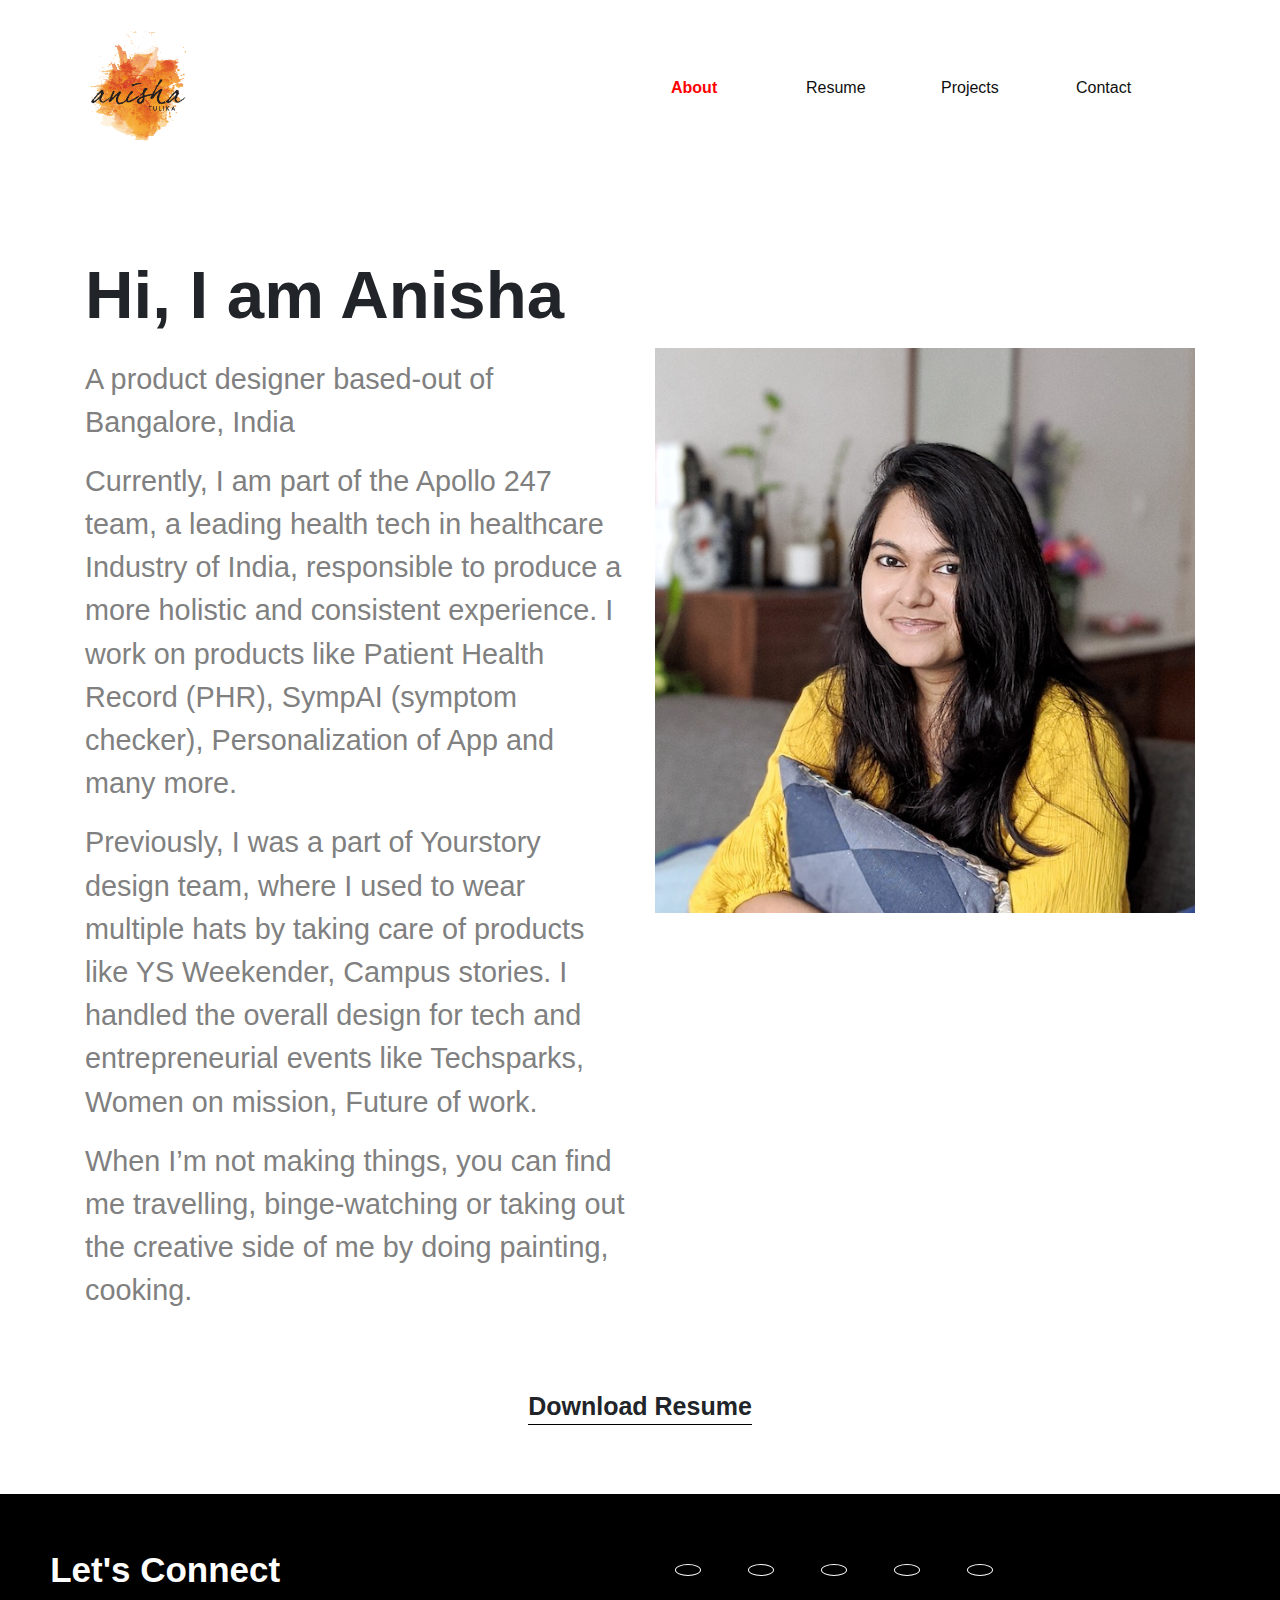
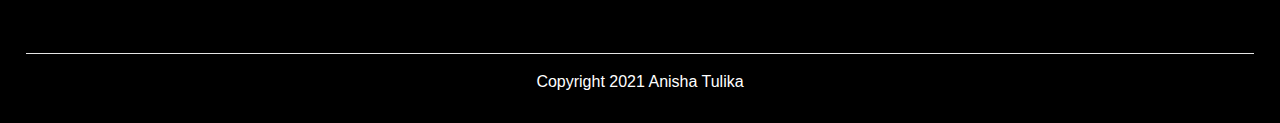
==== about.html @ ad863791 "arnab website checkin 1" ====
<!DOCTYPE html>
<head>
  <meta charset="utf-8">
    <!--[if IE]><meta http-equiv='X-UA-Compatible' content='IE=edge,chrome=1'><![endif]-->
    <meta http-equiv="content-type" content="text/html;charset=utf-8">
  <meta name="viewport" content="width=device-width, initial-scale=1.0, minimum-scale=1.0, maximum-scale=1.0, user-scalable=no">
  <title>Anisha Tulika | Visual &amp; UI Designer</title>

  <!-- Open Graph Tags -->
  <meta property="og:title" content="Anisha Tulika | Visual &amp; UI Designer">
  <meta property="og:url" content="http://www.anishatulika.com">
  <meta property="og:type" content="website">
  <meta property="og:description" content="Visual &amp; UI Designer passionate about creating a good user experience and really enjoy learning new things.">
  <meta property="og:image" content="http://www.anishatulika.com/images/intro.jpg">
  <meta property="og:image:type" content="image/jpeg">
  <meta property="og:image:width" content="800">
  <meta property="og:image:height" content="600">

  <!-- Meta Tags -->
  <meta name="description" content="Visual &amp; UI Designer passionate about creating a good user experience and really enjoy learning new things.">
  <meta name="keywords" content="anisha, tulika, anisha tulika, graphic designer, designer, web developer, frontend developer, html5, css3, responsive">
  <meta name="author" content="Anisha Tulika">

  <!-- Favicons -->
  <link rel="shortcut icon" href="images/favicon.png">

    <meta charset="utf-8">
    <meta name="viewport" content="width=device-width, initial-scale=1, shrink-to-fit=no">
    <meta name="description" content="">
    <meta name="author" content="">

    <link rel="stylesheet" href="https://pro.fontawesome.com/releases/v5.10.0/css/all.css" integrity="sha384-AYmEC3Yw5cVb3ZcuHtOA93w35dYTsvhLPVnYs9eStHfGJvOvKxVfELGroGkvsg+p" crossorigin="anonymous"/>
    <!-- Bootstrap core CSS -->
    <link rel="stylesheet" href="https://maxcdn.bootstrapcdn.com/bootstrap/4.0.0/css/bootstrap.min.css" integrity="sha384-Gn5384xqQ1aoWXA+058RXPxPg6fy4IWvTNh0E263XmFcJlSAwiGgFAW/dAiS6JXm" crossorigin="anonymous">
    <link rel="stylesheet" href="/styles/styles.css">

  </head>

  <body data-new-gr-c-s-check-loaded="14.1038.0" data-gr-ext-installed="" data-new-gr-c-s-loaded="14.1038.0">

    <div class="container">
      <div class="row">
        <div class="header clearfix">
          <nav>
            <div class="row" style="margin:2% 0;">
              <div class="col-md-6" >
                <a href="/"><img src="/images/anishatulika_icon_1.png" width="20%" style=""></a>
              </div>
              <div class="col-md-6" style="margin-top: 4%;">
                <ul class="nav nav-pills float-right">
                  <li class="nav-item">
                    <a class="nav-link active" href="/about.html" style="text-decoration-color: rgb(255, 255, 255); color: rgb(15, 15, 15);">About</a>
                  </li>
                  <li class="nav-item">
                    <a class="nav-link" href="/download/anisha-tulika-resume.pdf" style="text-decoration-color: rgb(255, 255, 255); color: rgb(15, 15, 15);">Resume <span class="sr-only">(current)</span></a>
                  </li>
                  <li class="nav-item">
                    <a class="nav-link" href="/error/404.html" style="text-decoration-color: rgb(255, 255, 255); color: rgb(15, 15, 15);">Projects</a>
                  </li>
                  <li class="nav-item">
                    <a class="nav-link" href="#footer" style="text-decoration-color: rgb(255, 255, 255); color: rgb(15, 15, 15);">Contact</a>
                  </li>
                </ul>
              </div>
            </div>
          </nav>
        </div>
        <div class="row" style="margin:6% 0;">
          <div class="col-md-6">
            <h1>Hi, I am  Anisha</h1>
            <p>
              A product designer based-out of Bangalore, India
            </p>
            <p>
              Currently, I am part of the Apollo 247 team, a leading health tech in healthcare Industry of India, responsible to produce a more holistic and consistent experience. I work on products like Patient Health Record (PHR), SympAI (symptom checker), Personalization of App and many more.
            </p>
            <p>
              Previously, I was a part of Yourstory design team, where I used to wear multiple hats by taking care of products like YS Weekender, Campus stories. I handled the overall design for tech and entrepreneurial events like Techsparks, Women on mission, Future of work.
            </p>
            <p>
              When I’m not making things, you can find me travelling, binge-watching or taking out the creative side of me by doing painting, cooking.
            </p>
            <p>&nbsp;</p>
          </div>
          <div class="col-md-6" style="margin-top: 10%">
            <img src="/images/fullsizerender_4_1.png" width="100%" style="">
          </div>
          <div class="row" style="margin:auto;">
            <a href="/download/anisha-tulika-resume.pdf" target="_blank"><span>Download Resume</span></a>
          </div>
        </div>
        </div>
    </div> <!-- /container -->
    <footer class="footer" id="footer">
        <div class="row" style="padding:2%;font-weight: bold;">
          <div class="col-sm-6"><p>Let's Connect</p></div>
          <div class="col-sm-6">
            <div class="social">
              <a href="mailto:anisha2604@gmail.com" target="_blank">
                <div class="links">
                  <i class="far fa-envelope"></i>
                </div>
              </a>
              <a href="//www.twitter.com/anishatulika" target="_blank">
                <div class="links">
                  <i class="fab fa-twitter"></i>
                </div>
              </a>
              <a href="//www.linkedin.com/in/anishatulika" target="_blank">
                <div class="links">
                  <i class="fab fa-linkedin"></i>
                </div>
              </a>
              <a href="//www.behance.net/anishatulika" target="_blank">
                <div class="links">
                  <i class="fab fa-behance"></i>
                </div>
              </a>
              <a href="//www.dribbble.com/anishatulika" target="_blank">
                <div class="links">
                  <i class="fab fa-dribbble"></i>
                </div>
              </a>
            </div>
          </div>
        </div>
                <hr style="background-color:white;">
      <div class="row" style="float:center;font-size:16px;text-align:center;display:block;">
        <p>Copyright 2021 Anisha Tulika</p>
        </div>
    </footer>
    <script src="https://code.jquery.com/jquery-3.2.1.slim.min.js" integrity="sha384-KJ3o2DKtIkvYIK3UENzmM7KCkRr/rE9/Qpg6aAZGJwFDMVNA/GpGFF93hXpG5KkN" crossorigin="anonymous"></script>
<script src="https://cdnjs.cloudflare.com/ajax/libs/popper.js/1.12.9/umd/popper.min.js" integrity="sha384-ApNbgh9B+Y1QKtv3Rn7W3mgPxhU9K/ScQsAP7hUibX39j7fakFPskvXusvfa0b4Q" crossorigin="anonymous"></script>
<script src="https://maxcdn.bootstrapcdn.com/bootstrap/4.0.0/js/bootstrap.min.js" integrity="sha384-JZR6Spejh4U02d8jOt6vLEHfe/JQGiRRSQQxSfFWpi1MquVdAyjUar5+76PVCmYl" crossorigin="anonymous"></script>
</body><grammarly-desktop-integration data-grammarly-shadow-root="true"></grammarly-desktop-integration>
</html>
---- styles/styles.css ----
ul {
	width: 100%;
}

ul > li {
	width: 25%
}

h1 {
	margin: 4% 0;
	font-size: 420%;
	font-weight: 800;
}

.col-md-6> p {
	font-size: 180%;
	color: gray;
}
 @font-face {
      font-family: Futura;
      src: local('Futura Std');
    }

span {
	font-weight: bold;
	font-size: 25px;
	padding-bottom: 0px;
	border-bottom: 1px solid #000;
	padding-bottom: 4px;
}

div {
	margin-top:auto;
	margin-bottom:auto;
}

footer {
	background-color: rgb(0, 0, 0);
	padding:2%;
	padding-bottom:1%;
	color:white;
	font-size: 35px;
}

.social {
    width: 100%;
    bottom: 0;
    color: white;
    margin-bottom: 20px;
    font-size: 25px;
  }

  .social a {
    margin-bottom: 10px;
    text-decoration: none;
    color: white;
    margin: 20px;
  }

  @media screen and (max-width: 1100px) {
	.social a {
	   margin: 0px;
	}
}

.links {
  border: 1px solid #fff;
  border-radius: 50%;
  display: inline-block;
  padding: 5px 12px;
}

a {
  color: inherit; /* blue colors for links too */
  text-decoration: inherit; /* no underline */
}

a:hover {
  color: inherit; /* blue colors for links too */
  text-decoration: inherit; /* no underline */
}

.active {
	background-color: white !important;
	font-weight: bolder;
	color: red !important;
}
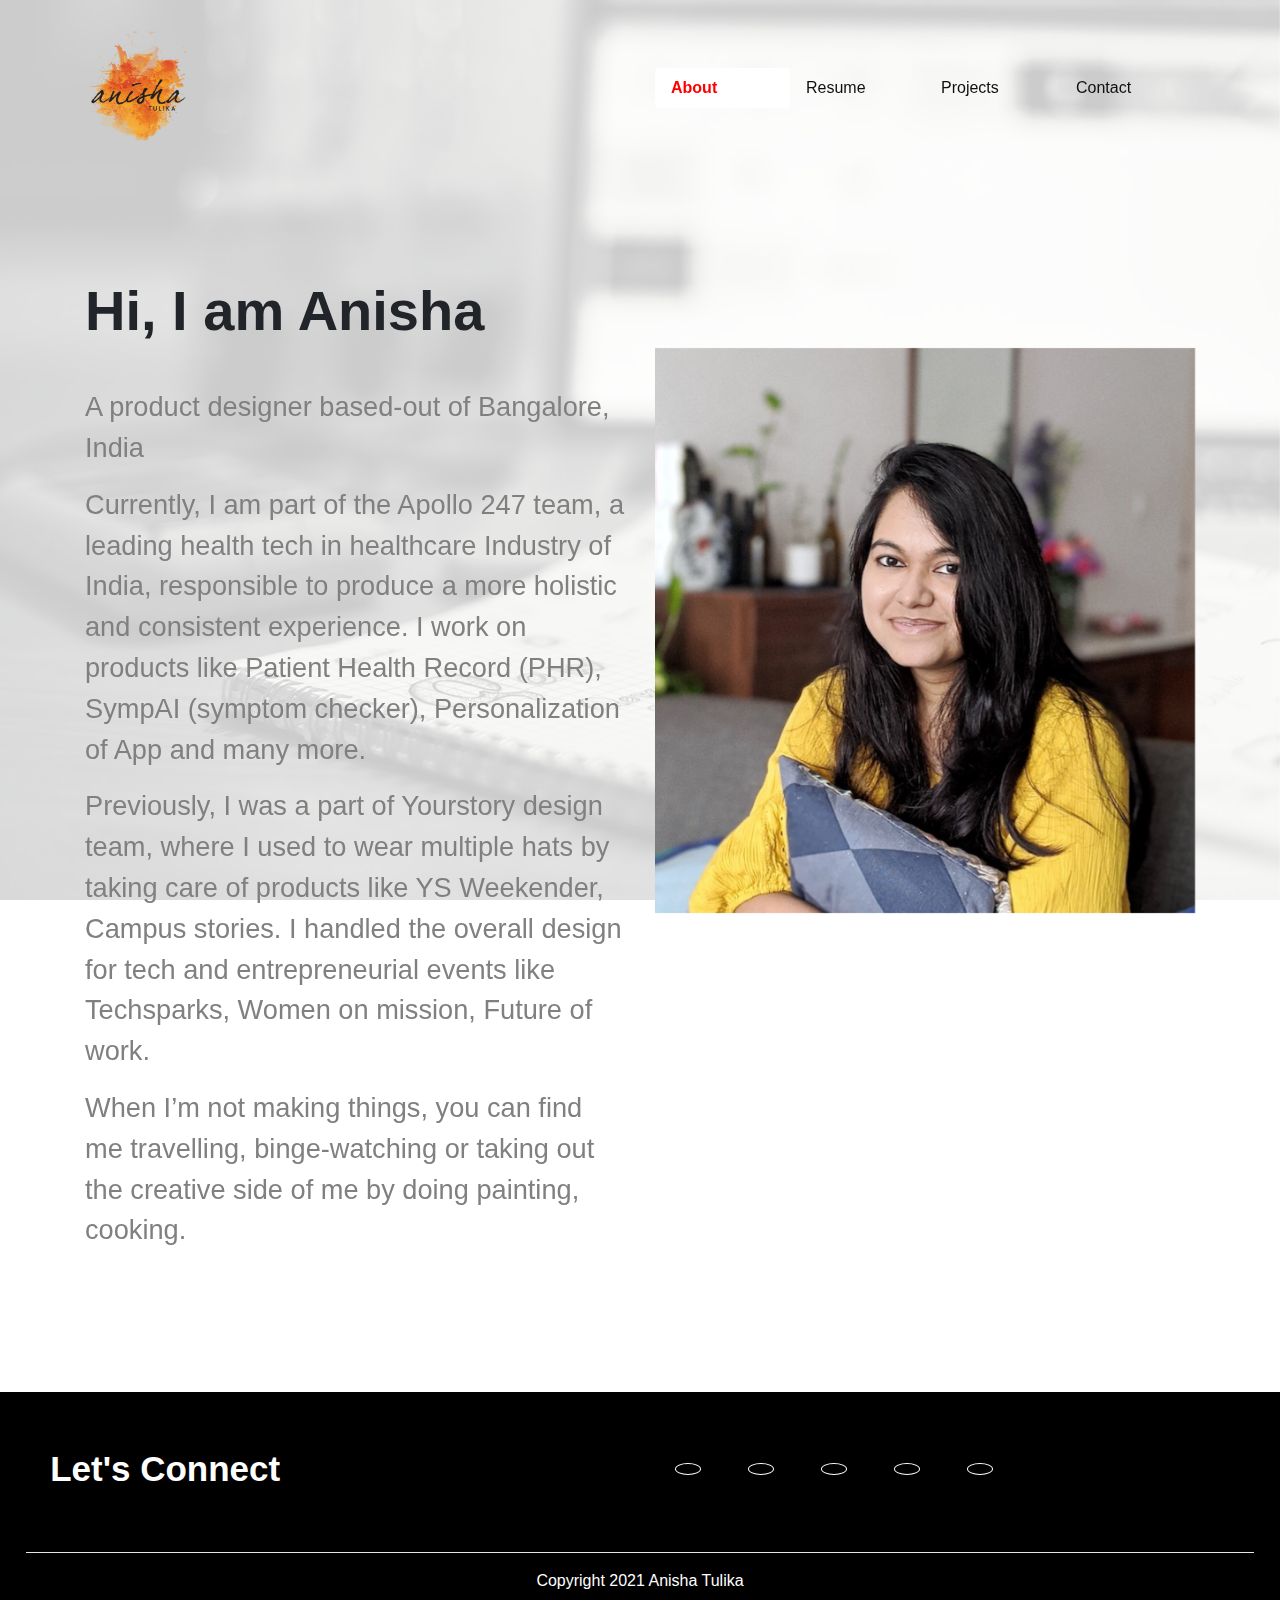
==== commit 00889613: "arnab website checkin 2" ====
--- a/about.html
+++ b/about.html
@@ -37,7 +37,8 @@
   </head>
 
   <body data-new-gr-c-s-check-loaded="14.1038.0" data-gr-ext-installed="" data-new-gr-c-s-loaded="14.1038.0">
-
+    <div id="particle"></div>
+    <div id="particle-overlay"></div>
     <div class="container">
       <div class="row">
         <div class="header clearfix">
--- a/styles/styles.css
+++ b/styles/styles.css
@@ -1,3 +1,7 @@
+.container {
+	font-family: Futura,Trebuchet MS,Arial,sans-serif; 
+	z-index: 1;
+}
 ul {
 	width: 100%;
 }
@@ -7,13 +11,37 @@
 }
 
 h1 {
-	margin: 4% 0;
-	font-size: 420%;
+	margin: 8% 0;
+	font-size: 350%;
 	font-weight: 800;
 }
 
+#particle {
+	width: 100%;
+	height: 100%;
+	display: block;
+	position: fixed;
+	background-image: url(../images/bg.jpg);
+	-webkit-background-size: cover;
+	  -moz-background-size: cover;
+	  -o-background-size: cover;
+	  background-size: cover;
+}
+#particle-overlay {
+	width: 100%;
+	height: 100%;
+	display: block;
+	position: fixed;
+	background-color: rgba(255,255,255,0.8);
+}
+
+h2 {
+	margin: 4% 0;
+
+}
+
 .col-md-6> p {
-	font-size: 180%;
+	font-size: 170%;
 	color: gray;
 }
  @font-face {
@@ -27,6 +55,7 @@
 	padding-bottom: 0px;
 	border-bottom: 1px solid #000;
 	padding-bottom: 4px;
+	display: none;
 }
 
 div {
@@ -40,6 +69,8 @@
 	padding-bottom:1%;
 	color:white;
 	font-size: 35px;
+	position: absolute;
+    width: 100%;
 }
 
 .social {
@@ -85,3 +116,11 @@
 	font-weight: bolder;
 	color: red !important;
 }
+
+.zoom {
+  transition: transform .4s; /* Animation */
+  margin: 0 auto;
+}
+
+.zoom:hover {
+  transform: scale(1.05); /* (150% zoom - Note: if the zoom is too large, it will go outside of the viewport) */
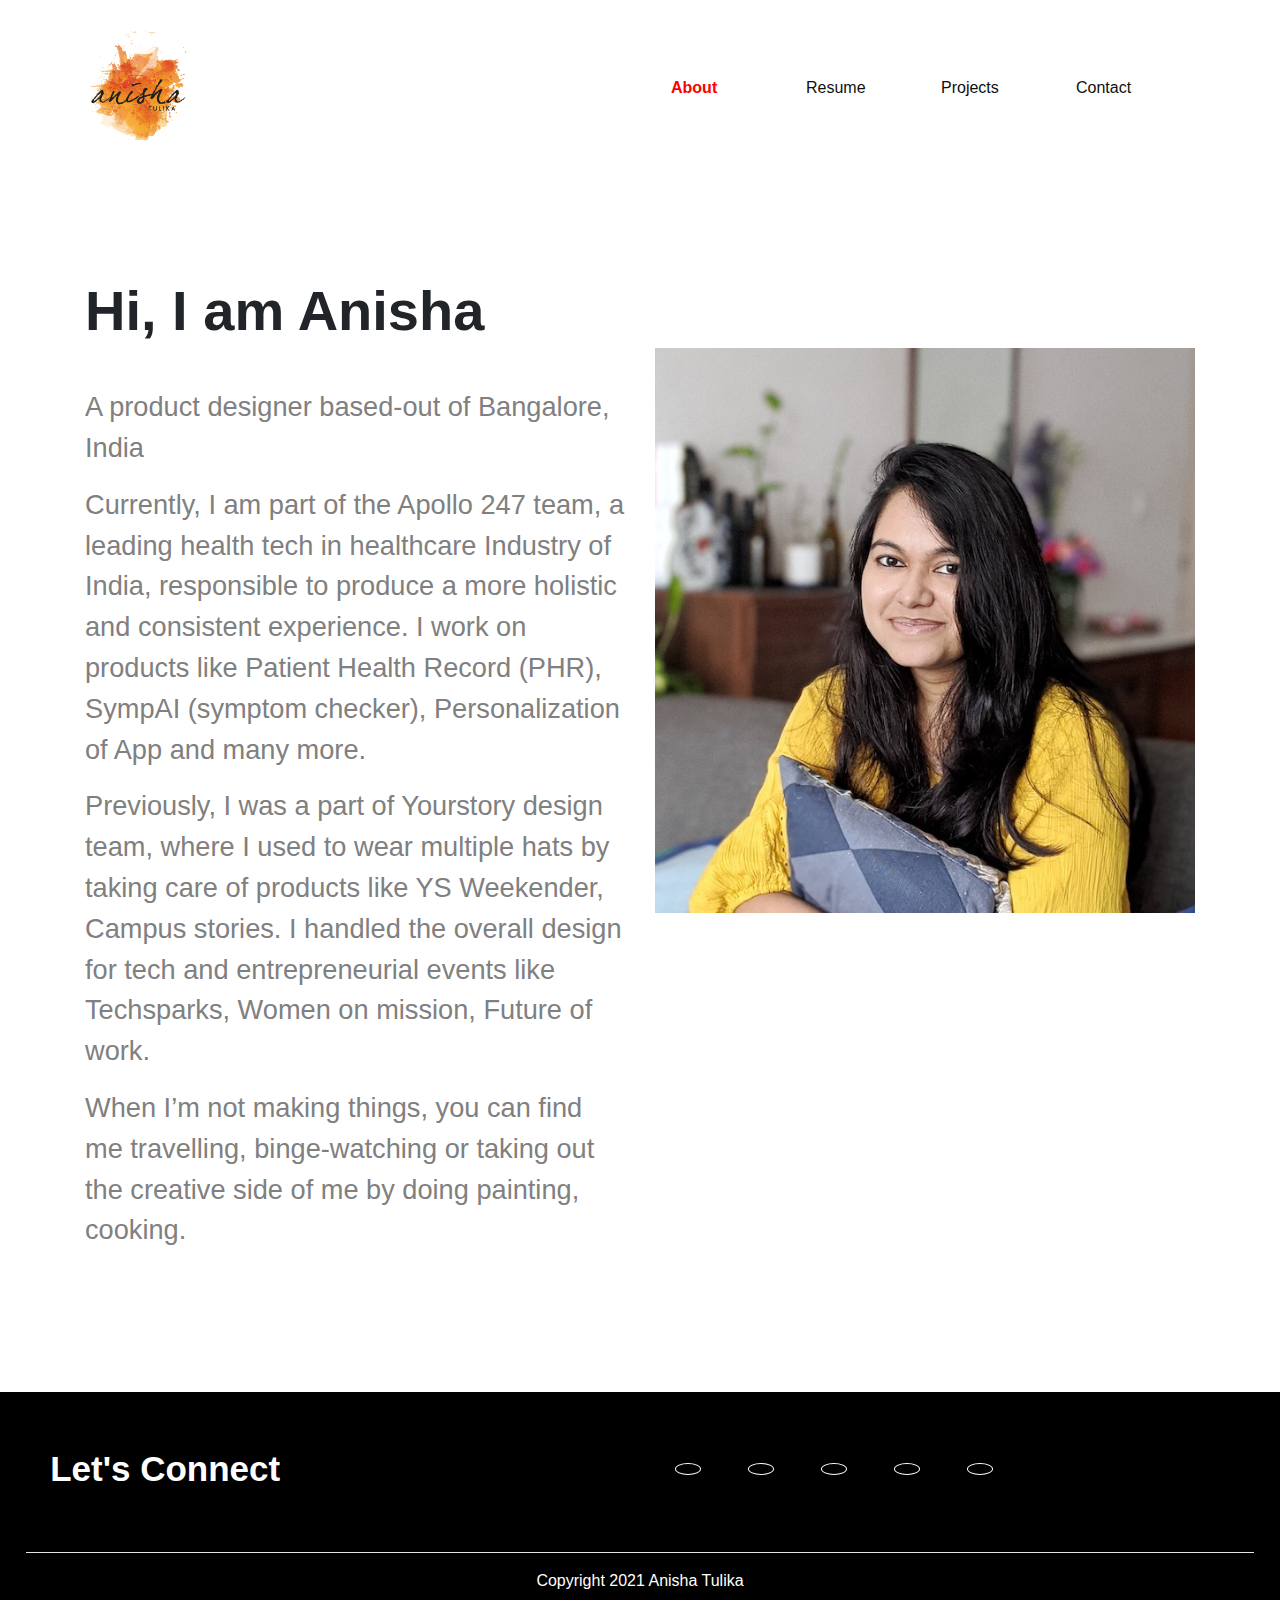
==== commit 435a3ddf: "arnab website checkin 3" ====
--- a/about.html
+++ b/about.html
@@ -37,8 +37,6 @@
   </head>
 
   <body data-new-gr-c-s-check-loaded="14.1038.0" data-gr-ext-installed="" data-new-gr-c-s-loaded="14.1038.0">
-    <div id="particle"></div>
-    <div id="particle-overlay"></div>
     <div class="container">
       <div class="row">
         <div class="header clearfix">
--- a/styles/styles.css
+++ b/styles/styles.css
@@ -16,11 +16,16 @@
 	font-weight: 800;
 }
 
+#first-fold {
+	height: 100vh;
+	padding-bottom: 15%;
+}
+
 #particle {
 	width: 100%;
-	height: 100%;
+	height: 100vh;
 	display: block;
-	position: fixed;
+	position: absolute;
 	background-image: url(../images/bg.jpg);
 	-webkit-background-size: cover;
 	  -moz-background-size: cover;
@@ -46,7 +51,7 @@
 }
  @font-face {
       font-family: Futura;
-      src: local('Futura Std');
+      src: local('Futura');
     }
 
 span {
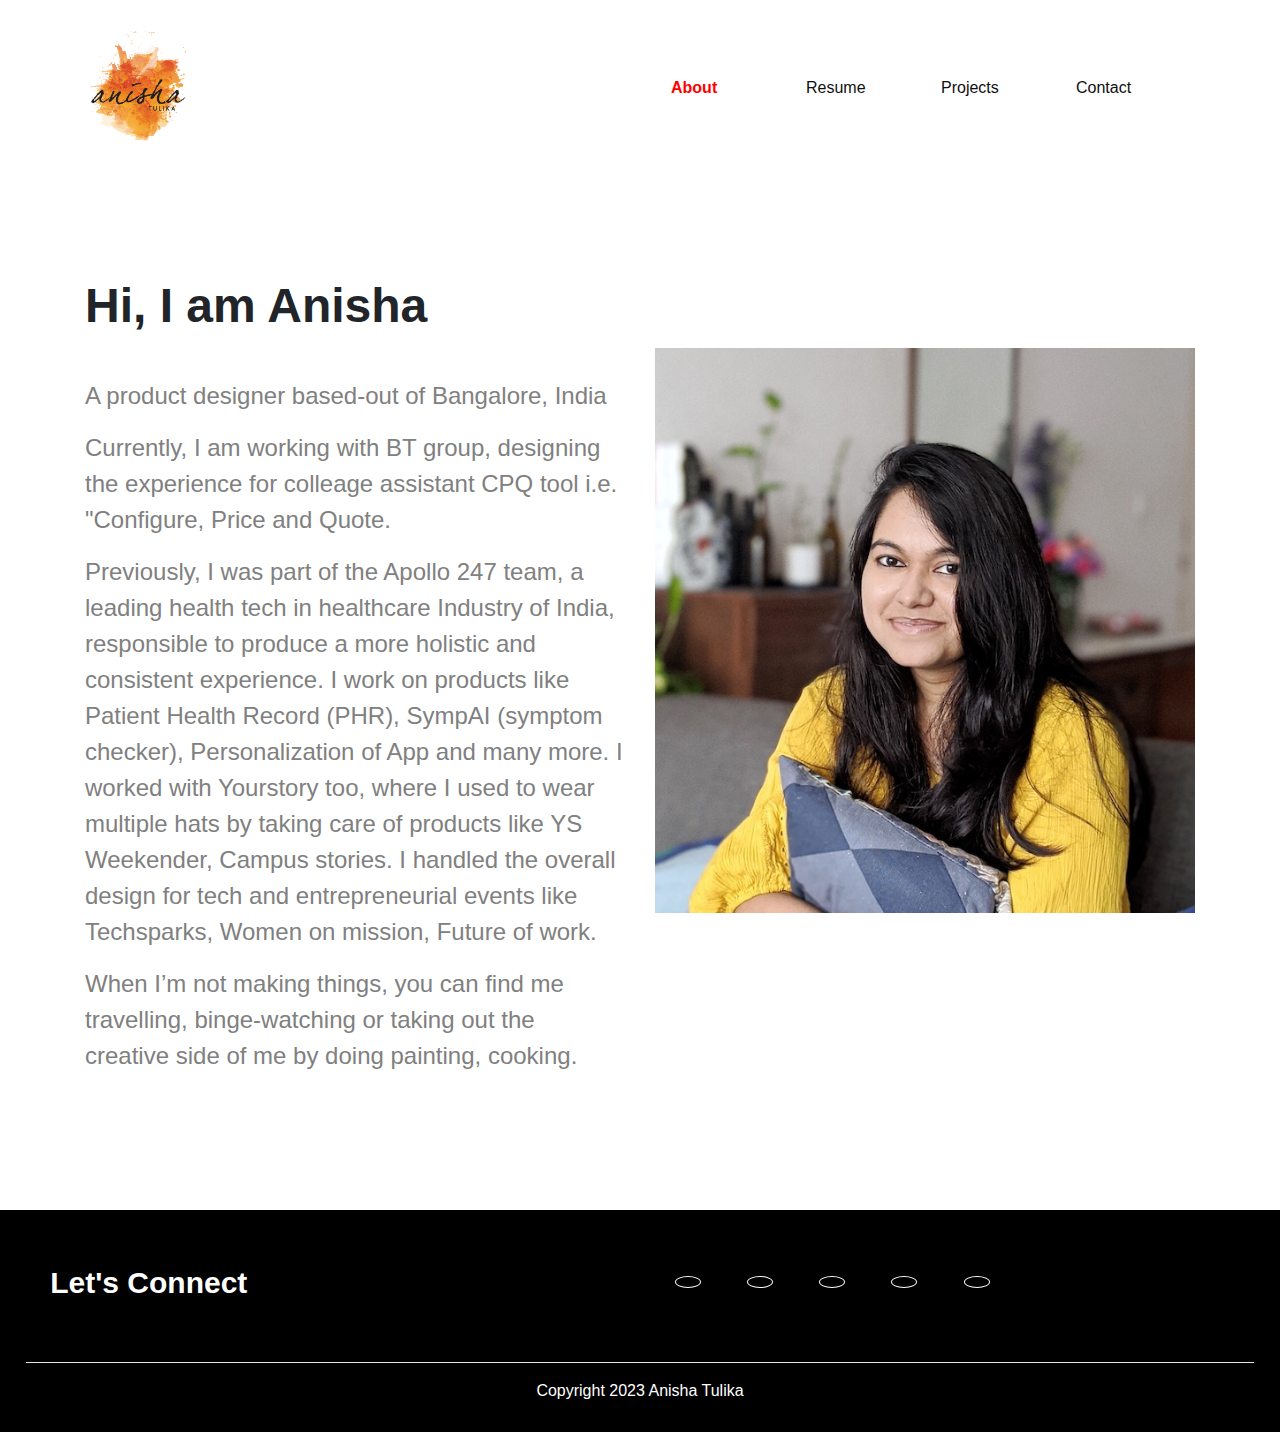
==== commit 86d2e263: "Update about.html" ====
--- a/about.html
+++ b/about.html
@@ -4,21 +4,21 @@
     <!--[if IE]><meta http-equiv='X-UA-Compatible' content='IE=edge,chrome=1'><![endif]-->
     <meta http-equiv="content-type" content="text/html;charset=utf-8">
   <meta name="viewport" content="width=device-width, initial-scale=1.0, minimum-scale=1.0, maximum-scale=1.0, user-scalable=no">
-  <title>Anisha Tulika | Visual &amp; UI Designer</title>
+  <title>Anisha Tulika | Product Designer</title>
 
   <!-- Open Graph Tags -->
-  <meta property="og:title" content="Anisha Tulika | Visual &amp; UI Designer">
+  <meta property="og:title" content="Anisha Tulika | Product Designer">
   <meta property="og:url" content="http://www.anishatulika.com">
   <meta property="og:type" content="website">
-  <meta property="og:description" content="Visual &amp; UI Designer passionate about creating a good user experience and really enjoy learning new things.">
+  <meta property="og:description" content="A product designer adept at creating user-centric, innovative solutions that enhance functionality and aesthetics across digital platforms.">
   <meta property="og:image" content="http://www.anishatulika.com/images/intro.jpg">
   <meta property="og:image:type" content="image/jpeg">
   <meta property="og:image:width" content="800">
   <meta property="og:image:height" content="600">
 
   <!-- Meta Tags -->
-  <meta name="description" content="Visual &amp; UI Designer passionate about creating a good user experience and really enjoy learning new things.">
-  <meta name="keywords" content="anisha, tulika, anisha tulika, graphic designer, designer, web developer, frontend developer, html5, css3, responsive">
+  <meta name="description" content="A product designer adept at creating user-centric, innovative solutions that enhance functionality and aesthetics across digital platforms.">
+  <meta name="keywords" content="anisha, tulika, anisha tulika, product designer, designer, ui/ux, responsive">
   <meta name="author" content="Anisha Tulika">
 
   <!-- Favicons -->
@@ -71,10 +71,10 @@
               A product designer based-out of Bangalore, India
             </p>
             <p>
-              Currently, I am part of the Apollo 247 team, a leading health tech in healthcare Industry of India, responsible to produce a more holistic and consistent experience. I work on products like Patient Health Record (PHR), SympAI (symptom checker), Personalization of App and many more.
+              Currently, I am working with BT group, designing the experience for colleage assistant CPQ tool i.e. "Configure, Price and Quote.
             </p>
             <p>
-              Previously, I was a part of Yourstory design team, where I used to wear multiple hats by taking care of products like YS Weekender, Campus stories. I handled the overall design for tech and entrepreneurial events like Techsparks, Women on mission, Future of work.
+              Previously, I was part of the Apollo 247 team, a leading health tech in healthcare Industry of India, responsible to produce a more holistic and consistent experience. I work on products like Patient Health Record (PHR), SympAI (symptom checker), Personalization of App and many more. I worked with Yourstory too, where I used to wear multiple hats by taking care of products like YS Weekender, Campus stories. I handled the overall design for tech and entrepreneurial events like Techsparks, Women on mission, Future of work.
             </p>
             <p>
               When I’m not making things, you can find me travelling, binge-watching or taking out the creative side of me by doing painting, cooking.
@@ -125,11 +125,11 @@
         </div>
                 <hr style="background-color:white;">
       <div class="row" style="float:center;font-size:16px;text-align:center;display:block;">
-        <p>Copyright 2021 Anisha Tulika</p>
+        <p>Copyright 2023 Anisha Tulika</p>
         </div>
     </footer>
     <script src="https://code.jquery.com/jquery-3.2.1.slim.min.js" integrity="sha384-KJ3o2DKtIkvYIK3UENzmM7KCkRr/rE9/Qpg6aAZGJwFDMVNA/GpGFF93hXpG5KkN" crossorigin="anonymous"></script>
 <script src="https://cdnjs.cloudflare.com/ajax/libs/popper.js/1.12.9/umd/popper.min.js" integrity="sha384-ApNbgh9B+Y1QKtv3Rn7W3mgPxhU9K/ScQsAP7hUibX39j7fakFPskvXusvfa0b4Q" crossorigin="anonymous"></script>
 <script src="https://maxcdn.bootstrapcdn.com/bootstrap/4.0.0/js/bootstrap.min.js" integrity="sha384-JZR6Spejh4U02d8jOt6vLEHfe/JQGiRRSQQxSfFWpi1MquVdAyjUar5+76PVCmYl" crossorigin="anonymous"></script>
 </body><grammarly-desktop-integration data-grammarly-shadow-root="true"></grammarly-desktop-integration>
-</html>+</html>
--- a/styles/styles.css
+++ b/styles/styles.css
@@ -12,7 +12,7 @@
 
 h1 {
 	margin: 8% 0;
-	font-size: 350%;
+	font-size: 300%;
 	font-weight: 800;
 }
 
@@ -46,7 +46,7 @@
 }
 
 .col-md-6> p {
-	font-size: 170%;
+	font-size: 150%;
 	color: gray;
 }
  @font-face {
@@ -56,7 +56,7 @@
 
 span {
 	font-weight: bold;
-	font-size: 25px;
+	font-size: 22px;
 	padding-bottom: 0px;
 	border-bottom: 1px solid #000;
 	padding-bottom: 4px;
@@ -73,7 +73,7 @@
 	padding:2%;
 	padding-bottom:1%;
 	color:white;
-	font-size: 35px;
+	font-size: 30px;
 	position: absolute;
     width: 100%;
 }
@@ -83,7 +83,7 @@
     bottom: 0;
     color: white;
     margin-bottom: 20px;
-    font-size: 25px;
+    font-size: 22px;
   }
 
   .social a {
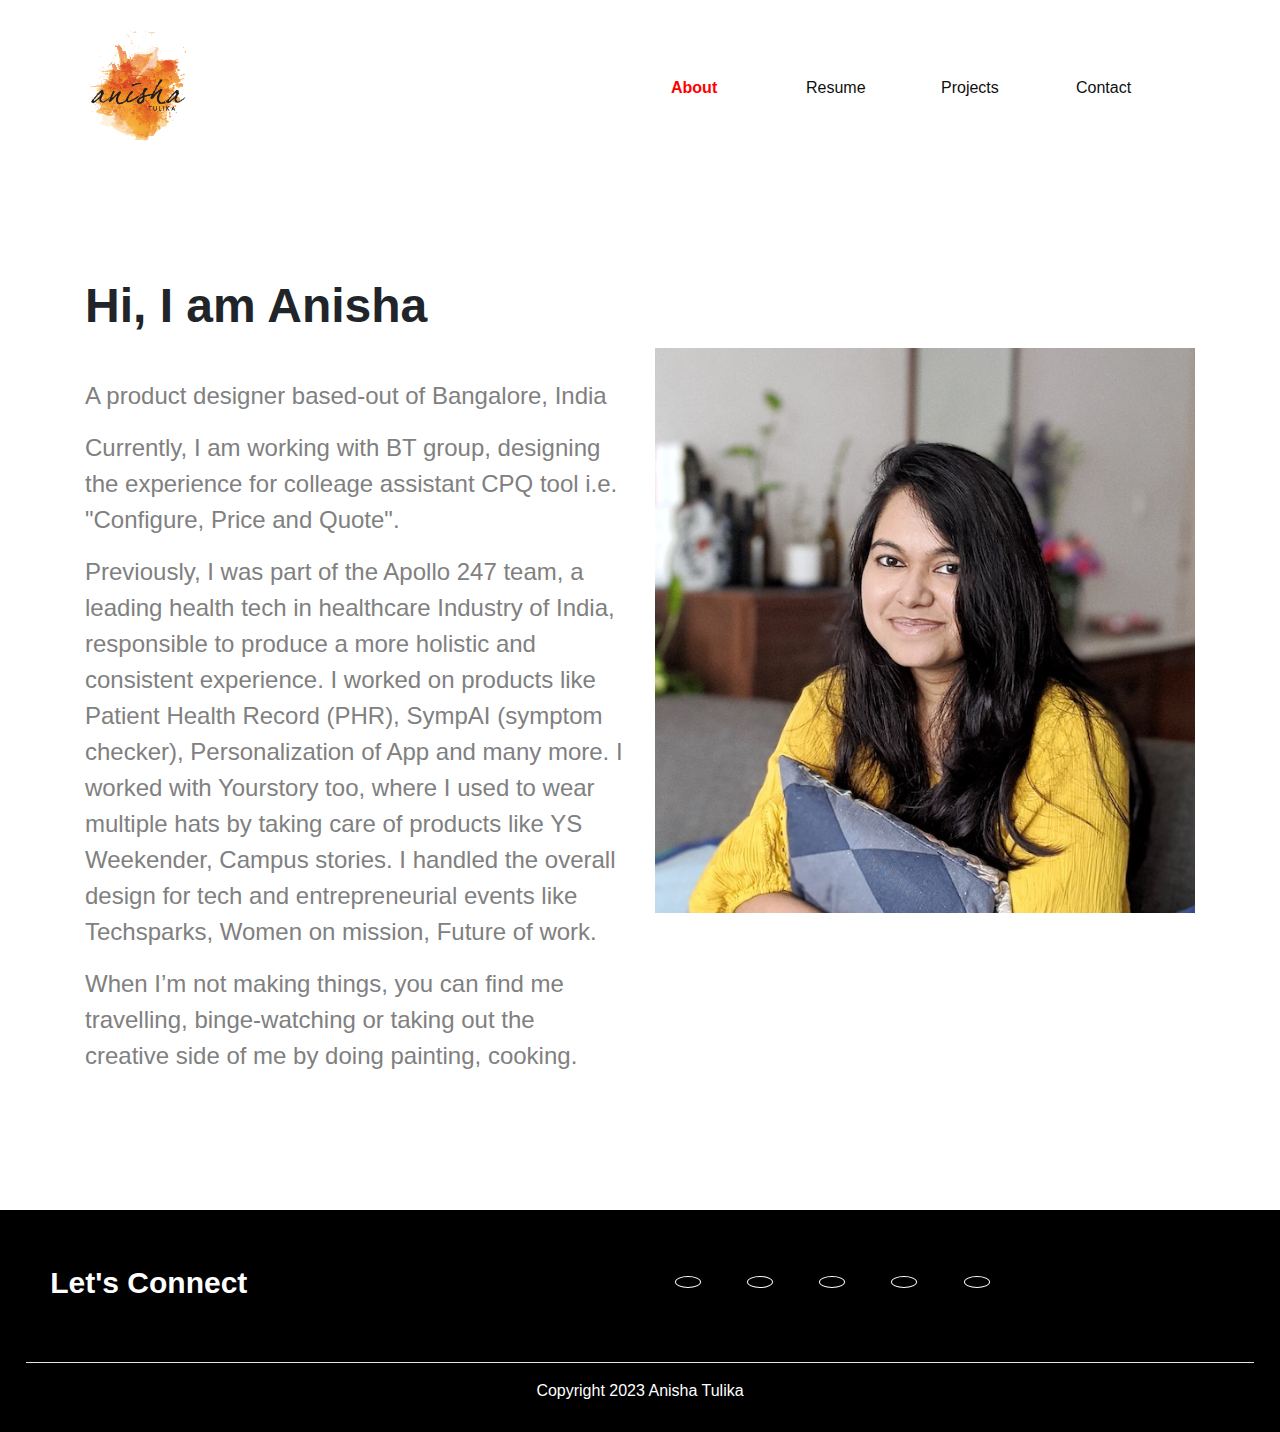
==== commit 01f2a504: "Update about.html" ====
--- a/about.html
+++ b/about.html
@@ -71,10 +71,10 @@
               A product designer based-out of Bangalore, India
             </p>
             <p>
-              Currently, I am working with BT group, designing the experience for colleage assistant CPQ tool i.e. "Configure, Price and Quote.
+              Currently, I am working with BT group, designing the experience for colleage assistant CPQ tool i.e. "Configure, Price and Quote".
             </p>
             <p>
-              Previously, I was part of the Apollo 247 team, a leading health tech in healthcare Industry of India, responsible to produce a more holistic and consistent experience. I work on products like Patient Health Record (PHR), SympAI (symptom checker), Personalization of App and many more. I worked with Yourstory too, where I used to wear multiple hats by taking care of products like YS Weekender, Campus stories. I handled the overall design for tech and entrepreneurial events like Techsparks, Women on mission, Future of work.
+              Previously, I was part of the Apollo 247 team, a leading health tech in healthcare Industry of India, responsible to produce a more holistic and consistent experience. I worked on products like Patient Health Record (PHR), SympAI (symptom checker), Personalization of App and many more. I worked with Yourstory too, where I used to wear multiple hats by taking care of products like YS Weekender, Campus stories. I handled the overall design for tech and entrepreneurial events like Techsparks, Women on mission, Future of work.
             </p>
             <p>
               When I’m not making things, you can find me travelling, binge-watching or taking out the creative side of me by doing painting, cooking.
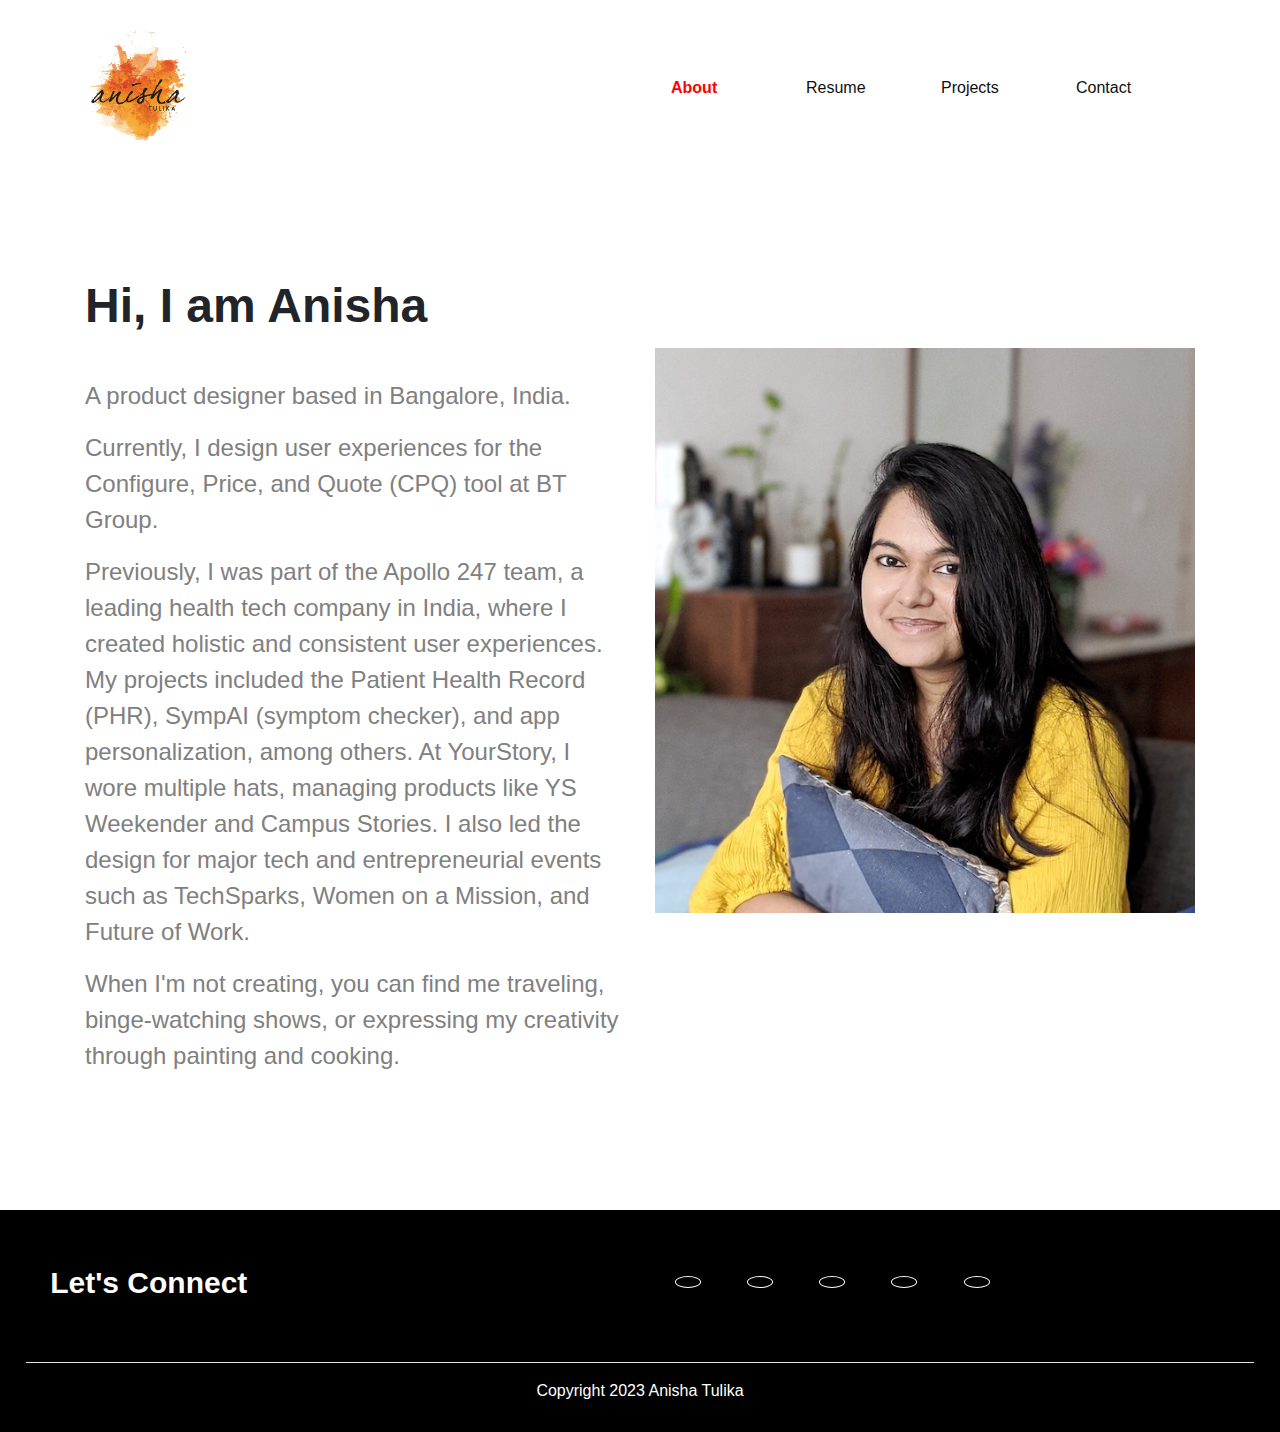
==== commit 18130c9f: "Update about.html" ====
--- a/about.html
+++ b/about.html
@@ -68,16 +68,16 @@
           <div class="col-md-6">
             <h1>Hi, I am  Anisha</h1>
             <p>
-              A product designer based-out of Bangalore, India
+              A product designer based in Bangalore, India.
             </p>
             <p>
-              Currently, I am working with BT group, designing the experience for colleage assistant CPQ tool i.e. "Configure, Price and Quote".
+              Currently, I design user experiences for the Configure, Price, and Quote (CPQ) tool at BT Group.
             </p>
             <p>
-              Previously, I was part of the Apollo 247 team, a leading health tech in healthcare Industry of India, responsible to produce a more holistic and consistent experience. I worked on products like Patient Health Record (PHR), SympAI (symptom checker), Personalization of App and many more. I worked with Yourstory too, where I used to wear multiple hats by taking care of products like YS Weekender, Campus stories. I handled the overall design for tech and entrepreneurial events like Techsparks, Women on mission, Future of work.
+              Previously, I was part of the Apollo 247 team, a leading health tech company in India, where I created holistic and consistent user experiences. My projects included the Patient Health Record (PHR), SympAI (symptom checker), and app personalization, among others. At YourStory, I wore multiple hats, managing products like YS Weekender and Campus Stories. I also led the design for major tech and entrepreneurial events such as TechSparks, Women on a Mission, and Future of Work.
             </p>
             <p>
-              When I’m not making things, you can find me travelling, binge-watching or taking out the creative side of me by doing painting, cooking.
+              When I'm not creating, you can find me traveling, binge-watching shows, or expressing my creativity through painting and cooking.
             </p>
             <p>&nbsp;</p>
           </div>
